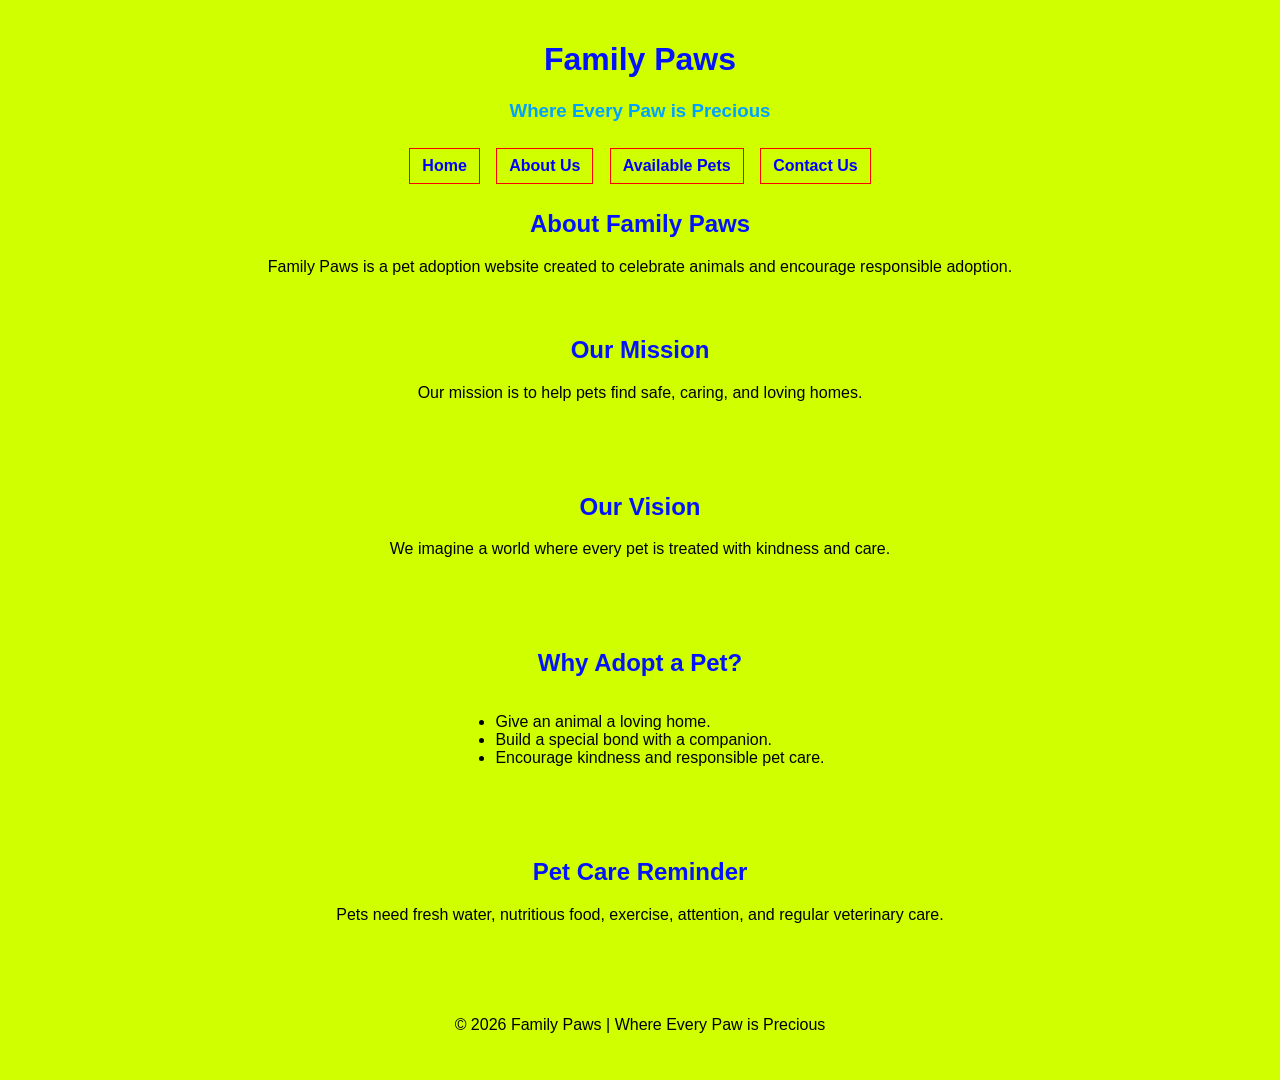
==== about.html @ 9fe8698a "Website of 4 pages" ====
<!DOCTYPE html>
<html lang="en">
<head>
    <meta charset="UTF-8">
    <meta name="viewport" content="width=device-width, initial-scale=1.0">
    <title>About Us | Family Paws</title>
    <link rel="stylesheet" href="styles.css">
</head>
<body>
    <header>
        <h1>Family Paws</h1>
        <h3>Where Every Paw is Precious</h3>
        <nav>
            <a href="index.html">Home</a>
            <a href="about.html">About Us</a>
            <a href="pets.html">Available Pets</a>
            <a href="contact.html">Contact Us</a>
        </nav>
    </header>
    <main>
        <h2>About Family Paws</h2>
        <p>Family Paws is a pet adoption website created to celebrate animals and encourage responsible adoption.</p>

        <section>
            <h2>Our Mission</h2>
            <p>Our mission is to help pets find safe, caring, and loving homes.</p>
        </section>
        <section>
            <h2>Our Vision</h2>
            <p>We imagine a world where every pet is treated with kindness and care.</p>
        </section>
        <section>
            <h2>Why Adopt a Pet?</h2>
            <ul class="center-list">
                <li>Give an animal a loving home.</li>
                <li>Build a special bond with a companion.</li>
                <li>Encourage kindness and responsible pet care.</li>
            </ul>
        </section>
        <section>
            <h2>Pet Care Reminder</h2>
            <p>Pets need fresh water, nutritious food, exercise, attention, and regular veterinary care.</p>
        </section>
    </main>
    <footer>
        <p>&copy; 2026 Family Paws | Where Every Paw is Precious</p>
    </footer>
    <script src="script.js"></script>
</body>
</html>
---- styles.css ----
/* Family Paws - Lab 12
   Based on the original Lab 11 colours and font */

body {
    background-color: #d0ff00;
    font-family: Arial, sans-serif;
    text-align: center;
    margin: 0;
    padding: 20px;
}

h1 {
    color: rgb(4, 20, 248);
    text-align: center;
    font-size: xx-large;
}

h2 {
    color: rgb(4, 20, 248);
}

h3 {
    color: rgb(0, 162, 255);
}

nav {
    margin: 20px 0;
}

nav a {
    display: inline-block;
    margin: 6px;
    padding: 8px 12px;
    color: blue;
    border: 1px solid red;
    text-decoration: none;
    font-weight: bold;
}

nav a:hover {
    background-color: #ffffff;
}

main {
    max-width: 1000px;
    margin: auto;
}

section {
    margin: 25px auto;
    padding: 15px;
}

table {
    width: 100%;
    border-collapse: collapse;
    margin: 15px 0;
}

th, td {
    border: 1px solid #ff0000;
    text-align: left;
    padding: 8px;
}

.pet-profile img {
    width: 300px;
    max-width: 100%;
    height: auto;
    display: block;
    margin: 15px auto;
}

button {
    padding: 10px 18px;
    margin: 10px;
    cursor: pointer;
    font-family: Arial, sans-serif;
}

.center-list {
    display: inline-block;
    text-align: left;
}

.pet-placeholder {
    font-size: 100px;
    margin: 15px;
}

form {
    max-width: 500px;
    margin: auto;
    text-align: left;
}

label {
    display: block;
    margin-top: 12px;
}

input, textarea {
    box-sizing: border-box;
    width: 100%;
    padding: 8px;
    margin-top: 5px;
    font-family: Arial, sans-serif;
}

form button {
    display: block;
    margin: 15px auto;
}

footer {
    margin-top: 35px;
    padding: 10px;
}
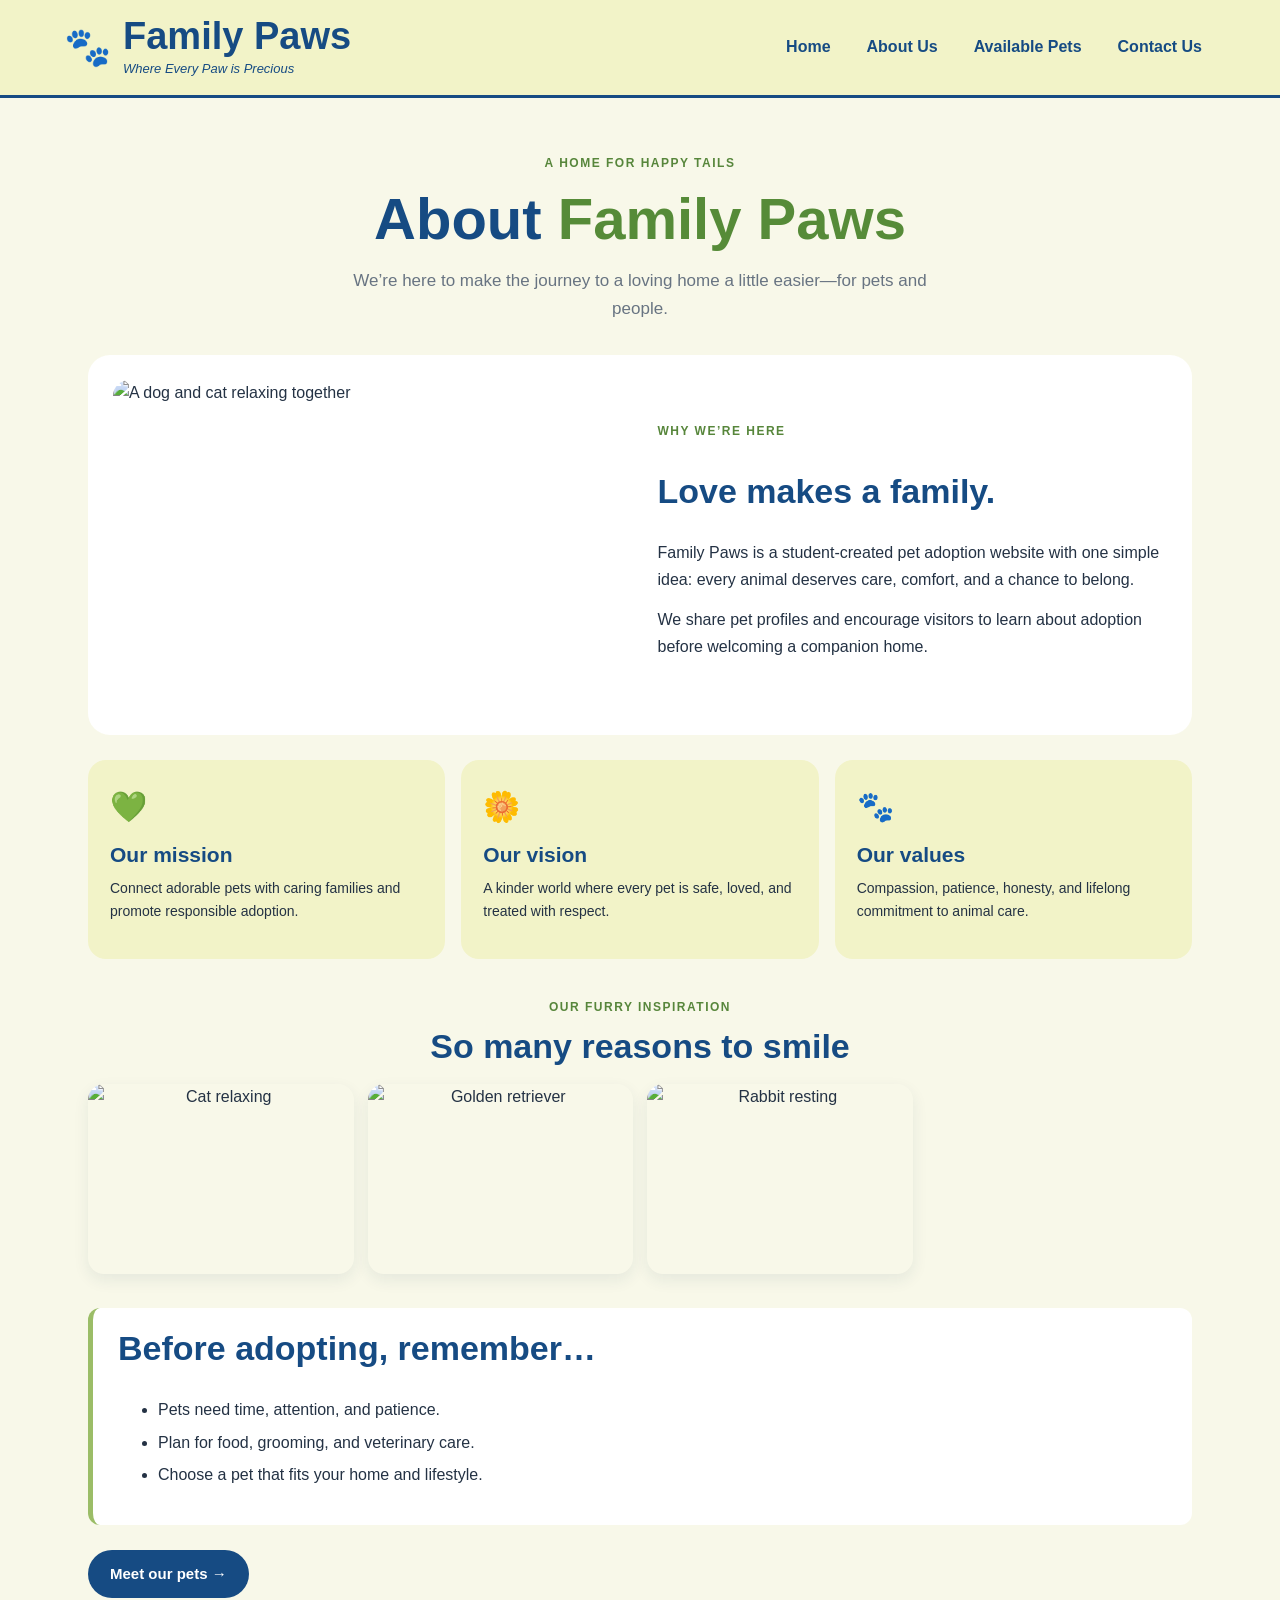
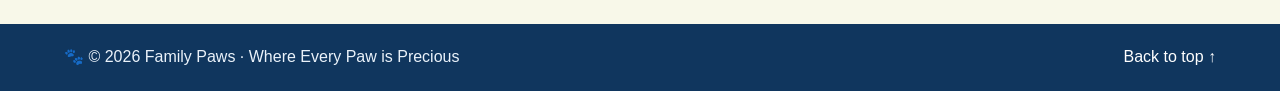
==== commit f980277f: "website was not working properly before" ====
--- a/about.html
+++ b/about.html
@@ -1,50 +1,31 @@
 <!DOCTYPE html>
 <html lang="en">
 <head>
-    <meta charset="UTF-8">
-    <meta name="viewport" content="width=device-width, initial-scale=1.0">
-    <title>About Us | Family Paws</title>
-    <link rel="stylesheet" href="styles.css">
+  <meta charset="UTF-8">
+  <meta name="viewport" content="width=device-width, initial-scale=1.0">
+  <title>About Us | Family Paws</title>
+  <link rel="stylesheet" href="styles.css">
 </head>
 <body>
-    <header>
-        <h1>Family Paws</h1>
-        <h3>Where Every Paw is Precious</h3>
-        <nav>
-            <a href="index.html">Home</a>
-            <a href="about.html">About Us</a>
-            <a href="pets.html">Available Pets</a>
-            <a href="contact.html">Contact Us</a>
-        </nav>
-    </header>
-    <main>
-        <h2>About Family Paws</h2>
-        <p>Family Paws is a pet adoption website created to celebrate animals and encourage responsible adoption.</p>
-
-        <section>
-            <h2>Our Mission</h2>
-            <p>Our mission is to help pets find safe, caring, and loving homes.</p>
-        </section>
-        <section>
-            <h2>Our Vision</h2>
-            <p>We imagine a world where every pet is treated with kindness and care.</p>
-        </section>
-        <section>
-            <h2>Why Adopt a Pet?</h2>
-            <ul class="center-list">
-                <li>Give an animal a loving home.</li>
-                <li>Build a special bond with a companion.</li>
-                <li>Encourage kindness and responsible pet care.</li>
-            </ul>
-        </section>
-        <section>
-            <h2>Pet Care Reminder</h2>
-            <p>Pets need fresh water, nutritious food, exercise, attention, and regular veterinary care.</p>
-        </section>
-    </main>
-    <footer>
-        <p>&copy; 2026 Family Paws | Where Every Paw is Precious</p>
-    </footer>
-    <script src="script.js"></script>
-</body>
-</html>
+<header class="site-header">
+  <a class="brand" href="index.html"><span class="brand-paw">🐾</span><span><strong>Family Paws</strong><small>Where Every Paw is Precious</small></span></a>
+  <button class="menu-toggle" aria-label="Toggle navigation" onclick="toggleMenu()">☰</button>
+  <nav id="mainNav">
+    <a href="index.html">Home</a><a href="about.html">About Us</a><a href="pets.html">Available Pets</a><a href="contact.html">Contact Us</a>
+  </nav>
+</header>
+<main class="page-main"><section class="page-intro"><span class="eyebrow">A home for happy tails</span><h1>About <span>Family Paws</span></h1><p>We’re here to make the journey to a loving home a little easier—for pets and people.</p></section>
+<section class="about-layout"><img class="about-photo" src="https://images.unsplash.com/photo-1548199973-03cce0bbc87b?auto=format&fit=crop&w=1000&q=80" alt="A dog and cat relaxing together"><div><span class="eyebrow">Why we’re here</span><h2>Love makes a family.</h2><p>Family Paws is a student-created pet adoption website with one simple idea: every animal deserves care, comfort, and a chance to belong.</p><p>We share pet profiles and encourage visitors to learn about adoption before welcoming a companion home.</p></div></section>
+<section class="three-points"><article><span>💚</span><h2>Our mission</h2><p>Connect adorable pets with caring families and promote responsible adoption.</p></article><article><span>🌼</span><h2>Our vision</h2><p>A kinder world where every pet is safe, loved, and treated with respect.</p></article><article><span>🐾</span><h2>Our values</h2><p>Compassion, patience, honesty, and lifelong commitment to animal care.</p></article></section>
+<section class="photo-gallery"><span class="eyebrow">Our furry inspiration</span><h2>So many reasons to smile</h2><div class="gallery-grid">
+<img src="https://images.unsplash.com/photo-1514888286974-6c03e2ca1dba?auto=format&fit=crop&w=700&q=80" alt="Cat relaxing">
+<img src="https://images.unsplash.com/photo-1552053831-71594a27632d?auto=format&fit=crop&w=700&q=80" alt="Golden retriever">
+<img src="https://images.unsplash.com/photo-1425082661705-1834bfd09dca?auto=format&fit=crop&w=700&q=80" alt="Rabbit resting">
+</div></section>
+<section class="tip-box"><h2>Before adopting, remember…</h2><ul><li>Pets need time, attention, and patience.</li><li>Plan for food, grooming, and veterinary care.</li><li>Choose a pet that fits your home and lifestyle.</li></ul></section><a class="button" href="pets.html">Meet our pets →</a></main><footer><p>🐾 &copy; 2026 Family Paws · Where Every Paw is Precious</p><a href="index.html">Back to top ↑</a></footer>
+<script>
+function toggleMenu(){document.getElementById("mainNav").classList.toggle("open");}
+function adoptPet(pet){document.getElementById("adoptModalPet").textContent=pet;document.getElementById("adoptModal").classList.add("show");}
+function closeAdopt(){document.getElementById("adoptModal").classList.remove("show");}
+</script>
+</body></html>
--- a/styles.css
+++ b/styles.css
@@ -1,118 +1,29 @@
-/* Family Paws - Lab 12
-   Based on the original Lab 11 colours and font */
+/* Family Paws Lab 12 — polished version of the original theme */
+:root{--yellow:#f2f3c8;--yellow-deep:#e7e99b;--blue:#164b83;--blue-dark:#10365e;--sky:#4aa7d8;--green:#dce9b8;--ink:#243244;--white:#fffefa;--muted:#687482}
+*{box-sizing:border-box}html{scroll-behavior:smooth}body{margin:0;background:#f8f8e9;color:var(--ink);font-family:Arial,sans-serif;line-height:1.65}
+.site-header{background:var(--yellow);border-bottom:3px solid var(--blue);padding:16px clamp(18px,5vw,70px);display:flex;align-items:center;justify-content:space-between;gap:24px}
+.brand{display:flex;align-items:center;gap:12px;color:var(--blue);text-decoration:none}.brand-paw{font-size:38px}.brand strong{display:block;font-size:clamp(24px,3vw,38px);line-height:1.1}.brand small{display:block;font-size:13px;font-style:italic}
+nav{display:flex;gap:8px;flex-wrap:wrap}nav a{color:var(--blue);text-decoration:none;padding:9px 14px;border-radius:22px;font-weight:700}nav a:hover,nav a:focus{background:var(--blue);color:white}.menu-toggle{display:none;border:0;background:var(--blue);color:white;border-radius:8px;padding:8px 12px;font-size:20px}
+main{max-width:1200px;margin:auto;padding:26px clamp(16px,4vw,48px)}h1,h2,h3{color:var(--blue);line-height:1.2}h1{font-size:clamp(34px,5vw,58px);margin:8px 0 14px}h1 span{color:#568b38}h2{font-size:clamp(24px,3vw,34px)}p{margin:0 0 14px}.eyebrow{color:#57863b;text-transform:uppercase;letter-spacing:1.5px;font-weight:700;font-size:12px}
+.hero{display:grid;grid-template-columns:1fr 1.15fr;gap:30px;align-items:center;padding:26px 0 38px}.hero-copy{padding:10px 0}.hero-copy p{font-size:18px;max-width:460px}.hero-photo{position:relative}.hero-photo img{width:100%;height:360px;object-fit:cover;border-radius:24px 70px 24px 24px;box-shadow:0 14px 30px #173b591a}.photo-note{position:absolute;bottom:18px;left:18px;background:#fffefaed;color:var(--blue);padding:9px 15px;border-radius:20px;font-weight:700}
+.button{display:inline-flex;align-items:center;gap:18px;background:var(--blue);color:white;text-decoration:none;border:0;border-radius:28px;padding:12px 22px;font-weight:700;cursor:pointer;font-size:15px}.button:hover,.small-button:hover{background:var(--blue-dark);transform:translateY(-1px)}.button-light{background:var(--yellow-deep);color:var(--blue-dark)}
+.values{display:grid;grid-template-columns:repeat(3,1fr);gap:14px;background:var(--yellow);padding:20px clamp(18px,5vw,70px);margin:0 -1px}.values article{display:flex;align-items:center;gap:14px;padding:5px 12px}.values article>span{font-size:30px}.values h3{font-size:17px;margin:0 0 4px}.values p{font-size:13px;margin:0}
+.home-grid{display:grid;grid-template-columns:.85fr 1.15fr;gap:24px;margin:34px 0}.mission-card{background:white;border:1px solid #e8e8d8;border-radius:22px;padding:28px;display:flex;align-items:center;gap:15px}.mission-card p{font-size:15px}.mission-emoji{font-size:75px;position:relative;flex-shrink:0}.mission-emoji span{position:absolute;color:#e6d94c;font-size:45px;top:-15px;right:-12px}.text-link{color:var(--blue);font-weight:700;text-decoration:none}.text-link:hover{text-decoration:underline}.section-heading{display:flex;align-items:end;justify-content:space-between;gap:10px}.section-heading h2{margin:4px 0 15px}.pet-cards{display:grid;grid-template-columns:repeat(3,1fr);gap:12px}.pet-card{background:white;border:1px solid #e7e7dc;border-radius:16px;overflow:hidden;box-shadow:0 5px 15px #183b5910;transition:transform .2s,box-shadow .2s}.pet-card:hover{transform:translateY(-4px);box-shadow:0 12px 25px #183b5920}.pet-card img{width:100%;height:160px;object-fit:cover;display:block}.pet-info{padding:15px}.pet-info h3,.pet-info h2{margin:4px 0;color:var(--blue)}.pet-info p{font-size:13px;color:var(--muted);margin-bottom:9px}.small-button{background:var(--blue);color:white;border:0;border-radius:22px;padding:9px 14px;font-weight:700;cursor:pointer;transition:.2s}.callout{text-align:center;background:var(--blue);color:white;border-radius:22px;padding:28px;margin:25px 0}.callout h2{color:white;margin:0 0 8px}.callout p{color:#e8f2ff}
+.page-intro{text-align:center;padding:25px 0 32px}.page-intro p{max-width:620px;margin:0 auto;color:var(--muted);font-size:17px}.about-layout{display:grid;grid-template-columns:1fr 1fr;gap:35px;align-items:center;background:white;padding:25px;border-radius:22px}.about-photo{width:100%;height:330px;object-fit:cover;border-radius:16px}.three-points{display:grid;grid-template-columns:repeat(3,1fr);gap:16px;margin:25px 0}.three-points article{background:var(--yellow);border-radius:18px;padding:22px}.three-points article>span{font-size:30px}.three-points h2{font-size:21px;margin:10px 0}.three-points p{font-size:14px}.tip-box{background:white;border-left:5px solid #9bbd67;padding:20px 25px;border-radius:12px;margin:25px 0}.tip-box h2{margin-top:0}.tip-box li{margin:6px 0}
+.filters{display:flex;justify-content:center;gap:9px;flex-wrap:wrap;margin:0 0 25px}.filter{border:1px solid var(--blue);background:transparent;color:var(--blue);border-radius:22px;padding:9px 18px;cursor:pointer;font-weight:700}.filter.active,.filter:hover{background:var(--blue);color:white}.pet-grid{display:grid;grid-template-columns:repeat(3,1fr);gap:20px}.pet-card.large img{height:230px}.pet-tag{font-size:12px;color:#5b853c;font-weight:700}.pet-info h2{margin:5px 0}.pet-info p{font-size:14px}.note{text-align:center;color:var(--muted);font-size:13px;margin-top:20px}
+.contact-layout{display:grid;grid-template-columns:.8fr 1.2fr;gap:25px;align-items:start}.contact-side{background:var(--yellow);border-radius:20px;padding:28px}.contact-icon{font-size:40px}.contact-side h2{margin:8px 0}.contact-detail{padding:12px 0;border-top:1px solid #d8dca8;display:flex;flex-direction:column}.contact-side small{font-size:12px;color:var(--muted)}.contact-form{background:white;border:1px solid #e8e8dc;border-radius:20px;padding:28px}.contact-form h2{margin-top:0}.contact-form label{display:block;font-weight:700;color:var(--blue);margin:13px 0 5px}.contact-form input,.contact-form textarea,.contact-form select{width:100%;padding:12px;border:1px solid #d7dce0;border-radius:10px;font:inherit;background:#fffefa}.contact-form input:focus,.contact-form textarea:focus,.contact-form select:focus{outline:2px solid #9bc5df;border-color:var(--blue)}.contact-form textarea{resize:vertical}.contact-form button{margin-top:18px}#formMessage{color:#477b35;font-weight:700;margin-top:12px}
+footer{background:var(--blue-dark);color:#eaf2fa;padding:20px clamp(18px,5vw,70px);display:flex;justify-content:space-between;gap:12px;flex-wrap:wrap}footer p{margin:0}footer a{color:white;text-decoration:none}
+.modal{display:none;position:fixed;inset:0;background:#0d2239a8;z-index:10;align-items:center;justify-content:center;padding:20px}.modal.show{display:flex}.modal-box{background:white;border-radius:22px;padding:32px;max-width:430px;text-align:center;position:relative}.modal-box h2{margin:8px}.modal-close{position:absolute;right:12px;top:8px;border:0;background:transparent;font-size:28px;cursor:pointer;color:var(--blue)}.paw-large{font-size:45px}
+@media(max-width:850px){.site-header{flex-wrap:wrap}.menu-toggle{display:block}nav{display:none;width:100%;flex-direction:column}nav.open{display:flex}nav a{padding:10px}.hero,.home-grid,.about-layout,.contact-layout{grid-template-columns:1fr}.hero-photo img{height:280px}.values{grid-template-columns:1fr}.values article{padding:8px}.pet-grid{grid-template-columns:repeat(2,1fr)}.pet-cards{grid-template-columns:1fr}.pet-card img{height:210px}.three-points{grid-template-columns:1fr}}
+@media(max-width:520px){main{padding:18px 14px}.pet-grid{grid-template-columns:1fr}.pet-card.large img{height:250px}.mission-card{padding:20px}.mission-emoji{font-size:50px}footer{justify-content:center;text-align:center}}
 
-body {
-    background-color: #d0ff00;
-    font-family: Arial, sans-serif;
-    text-align: center;
-    margin: 0;
-    padding: 20px;
-}
-
-h1 {
-    color: rgb(4, 20, 248);
-    text-align: center;
-    font-size: xx-large;
-}
-
-h2 {
-    color: rgb(4, 20, 248);
-}
-
-h3 {
-    color: rgb(0, 162, 255);
-}
-
-nav {
-    margin: 20px 0;
-}
-
-nav a {
-    display: inline-block;
-    margin: 6px;
-    padding: 8px 12px;
-    color: blue;
-    border: 1px solid red;
-    text-decoration: none;
-    font-weight: bold;
-}
-
-nav a:hover {
-    background-color: #ffffff;
-}
-
-main {
-    max-width: 1000px;
-    margin: auto;
-}
-
-section {
-    margin: 25px auto;
-    padding: 15px;
-}
-
-table {
-    width: 100%;
-    border-collapse: collapse;
-    margin: 15px 0;
-}
-
-th, td {
-    border: 1px solid #ff0000;
-    text-align: left;
-    padding: 8px;
-}
-
-.pet-profile img {
-    width: 300px;
-    max-width: 100%;
-    height: auto;
-    display: block;
-    margin: 15px auto;
-}
-
-button {
-    padding: 10px 18px;
-    margin: 10px;
-    cursor: pointer;
-    font-family: Arial, sans-serif;
-}
-
-.center-list {
-    display: inline-block;
-    text-align: left;
-}
-
-.pet-placeholder {
-    font-size: 100px;
-    margin: 15px;
-}
-
-form {
-    max-width: 500px;
-    margin: auto;
-    text-align: left;
-}
-
-label {
-    display: block;
-    margin-top: 12px;
-}
-
-input, textarea {
-    box-sizing: border-box;
-    width: 100%;
-    padding: 8px;
-    margin-top: 5px;
-    font-family: Arial, sans-serif;
-}
-
-form button {
-    display: block;
-    margin: 15px auto;
-}
-
-footer {
-    margin-top: 35px;
-    padding: 10px;
-}
+/* Extra image sections */
+.photo-gallery{margin:34px 0;text-align:center}
+.photo-gallery h2{margin:6px 0 18px}
+.gallery-grid{display:grid;grid-template-columns:repeat(4,1fr);gap:14px;margin-top:18px}
+.gallery-grid img{width:100%;height:190px;object-fit:cover;border-radius:16px;box-shadow:0 6px 16px #183b5915;transition:transform .2s}
+.gallery-grid img:hover{transform:scale(1.025)}
+.contact-banner{position:relative;margin:0 auto 24px;max-width:1100px}
+.contact-banner img{width:100%;height:210px;object-fit:cover;border-radius:20px}
+.contact-banner p{position:absolute;bottom:12px;left:18px;background:#fffefaed;color:var(--blue);padding:9px 14px;border-radius:16px;font-weight:bold}
+@media(max-width:700px){.gallery-grid{grid-template-columns:repeat(2,1fr)}.gallery-grid img{height:150px}.contact-banner img{height:170px}}
